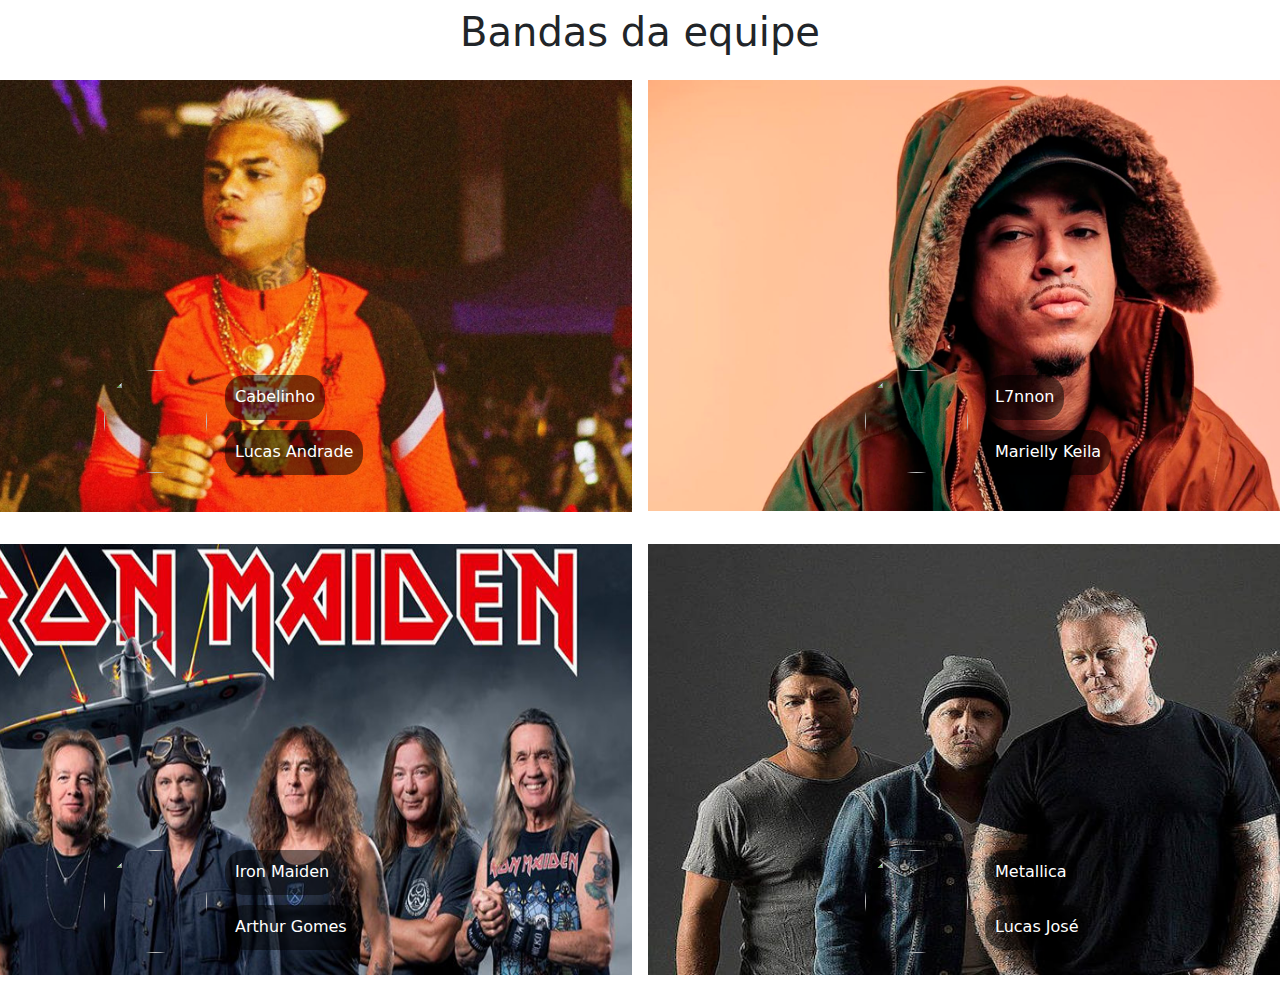
==== projetoBandas/pages/index.html @ bfc20ce3 "Add files via upload" ====
<!DOCTYPE html>
<html lang="pt-br">
<head>
    <meta charset="UTF-8">
    <meta http-equiv="X-UA-Compatible" content="IE=edge">
    <meta name="viewport" content="width=device-width, initial-scale=1.0">
    <title>Bandas</title>
    <link rel="stylesheet" href="../css/bootstrap.min.css">
    <link rel="stylesheet" href="../css/estilo.css">
</head>
<body>
    <div class="container">
    <nav class="navbar navbar-light">
        <h1 class="m-auto">Bandas da equipe</h1>
    </nav>

    <main>
        <section>
            <div class="d-flex flex-row justify-content-center p-2">
                <div class="flex-row p-2">
                    <div>
                        <a href=""><img src="../imgs/cabelinho.png" alt="" id="cabelinho"></a>
                        <img src="../imgs/17611399.jpg" alt="" id="aluno1">
                        <div class="desc1">
                            <p class="text-white">Cabelinho</p>
                        </div>
                        <div class="perfil1">
                            <p class="text-white">Lucas Andrade</p>
                        </div>
                    </div>
                </div>
                    <div class="flex-row p-2"> 
                        <div>
                            <a href=""><img src="../imgs/L7.jpg" id="l7" alt="" style="width: 750px; height: 431px; "></a>
                            <img src="../imgs/17611399.jpg" alt="" id="aluno2">
                            <div class="desc2">
                                <p class="text-white">L7nnon</p>
                            </div>
                            <div class="perfil2">
                                <p class="text-white">Marielly Keila</p>
                            </div>
                        </div>
                    </div>           
            </div>
        </section>
        
        <section>
            <div class="d-flex flex-row justify-content-center p-2">
                <div class="flex-row p-2"> 
                    <div>
                        <a href="iron-maiden.html"><img src="../imgs/iron-maiden-banda-2020-830x400.jpg" id="iron" alt="" style="width: 750px; height: 431px; "></a>
                        <img src="../imgs/17611399.jpg" alt="" id="aluno3">
                        <div class="desc3">
                            <p class="text-white">Iron Maiden</p>
                        </div>
                        <div class="perfil3">
                            <p class="text-white">Arthur Gomes</p>
                        </div>
                    </div>
                </div>

                <div class="flex-row p-2"> 
                    <a href=""><img src="../imgs/metallica.jpg" alt="" id="metallica" style="width: 750px; height: 431px; "></a>
                    <img src="../imgs/17611399.jpg" alt="" id="aluno4">
                    <div class="desc4">
                        <p class="text-white">Metallica</p>
                    </div>
                    <div class="perfil4">
                        <p class="text-white">Lucas José</p>
                    </div>
                </div> 
        </div>
        </section>
        

    </main>
        
</div>

    <script src="../js/bootstrap.min.js"></script>
</body>
</html>
---- projetoBandas/css/estilo.css ----
.quadrado{
    margin-top: 200px;
    text-align: center;
}
#aluno1{
    position: absolute;
    top: 370px;
    left: 104px;
    width: 103px;
    height: 103px;
    border-radius: 50%;
}
#aluno2{
    position: absolute;
    top: 370px;
    left: 865px;
    width: 103px;
    height: 103px;
    border-radius: 50%;
}
#aluno3{
    position: absolute;
    top: 850px;
    left: 104px;
    width: 103px;
    height: 103px;
    border-radius: 50%;
}
#aluno4{
    position: absolute;
    top: 850px;
    left: 865px;
    width: 103px;
    height: 103px;
    border-radius: 50%;
}

.desc1{
    background-color:#00000080 ;
    position: absolute;
    top: 375px;
    left: 225px;
    padding: 10px;
    height: 45px;
    border-radius: 20px;
}
.desc2{
    background-color:#00000080 ;
    position: absolute;
    top: 375px;
    left: 985px;
    padding: 10px;
    height: 45px;
    border-radius: 20px;
}
.desc3{
    background-color:#00000080 ;
    position: absolute;
    top: 850px;
    left: 225px;
    padding: 10px;
    height: 45px;
    border-radius: 20px;
}
.desc4{
    background-color:#00000080 ;
    position: absolute;
    top: 850px;
    left: 985px;
    padding: 10px;
    height: 45px;
    border-radius: 20px;
}

.perfil1{
    background-color:#00000080 ;
    position: absolute;
    top: 430px;
    left: 225px;
    padding: 10px;
    height: 45px;
    border-radius: 20px;
}
.perfil2{
    background-color:#00000080 ;
    position: absolute;
    top: 430px;
    left: 985px;
    padding: 10px;
    height: 45px;
    border-radius: 20px;
}
.perfil3{
    background-color:#00000080 ;
    position: absolute;
    top: 905px;
    left: 225px;
    padding: 10px;
    height: 45px;
    border-radius: 20px;
}
.perfil4{
    background-color:#00000080 ;
    position: absolute;
    top: 905px;
    left: 985px;
    padding: 10px;
    height: 45px;
    border-radius: 20px;
}
#cabelinho:hover{
    transition: .5s;
    border: 5px solid darkcyan;
    width: 750px;
    height: 431.99px;
}
#metallica:hover{
    transition: .5s;
    border: 5px solid darkcyan;
}
#iron:hover{
    transition: .5s;
    border: 5px solid darkcyan;
}
#l7:hover{
    transition: .5s;
    border: 5px solid darkcyan;
}
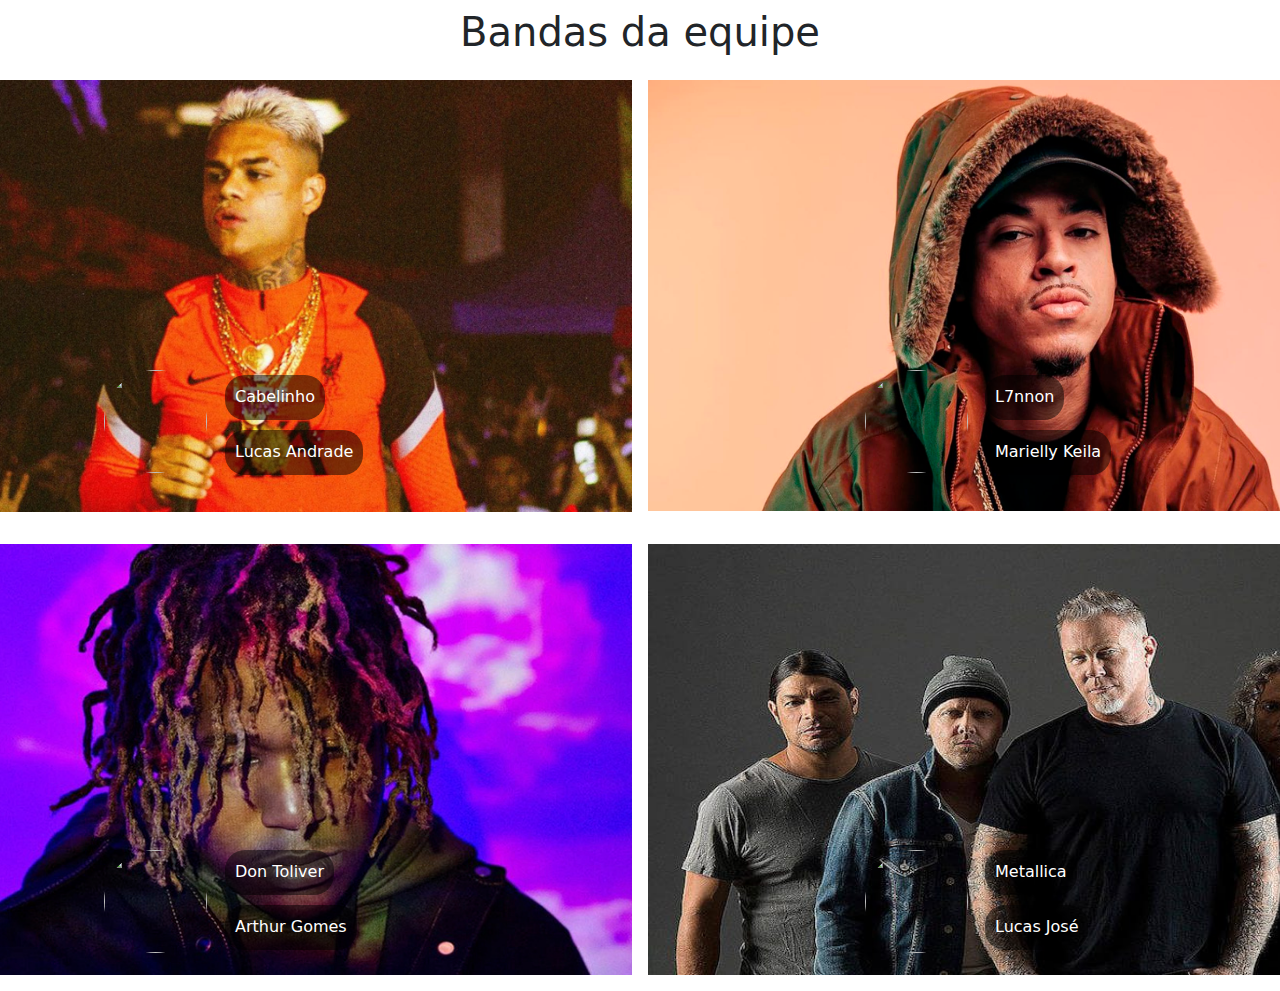
==== commit a928bdb9: "AGORA SIM" ====
--- a/projetoBandas/pages/index.html
+++ b/projetoBandas/pages/index.html
@@ -48,10 +48,10 @@
             <div class="d-flex flex-row justify-content-center p-2">
                 <div class="flex-row p-2"> 
                     <div>
-                        <a href="iron-maiden.html"><img src="../imgs/iron-maiden-banda-2020-830x400.jpg" id="iron" alt="" style="width: 750px; height: 431px; "></a>
+                        <a href="DonT.html"><img src="../imgs/don-toliver-1589975853.6338751.jpg" id="iron" alt="" style="width: 750px; height: 431px; "></a>
                         <img src="../imgs/17611399.jpg" alt="" id="aluno3">
                         <div class="desc3">
-                            <p class="text-white">Iron Maiden</p>
+                            <p class="text-white">Don Toliver</p>
                         </div>
                         <div class="perfil3">
                             <p class="text-white">Arthur Gomes</p>
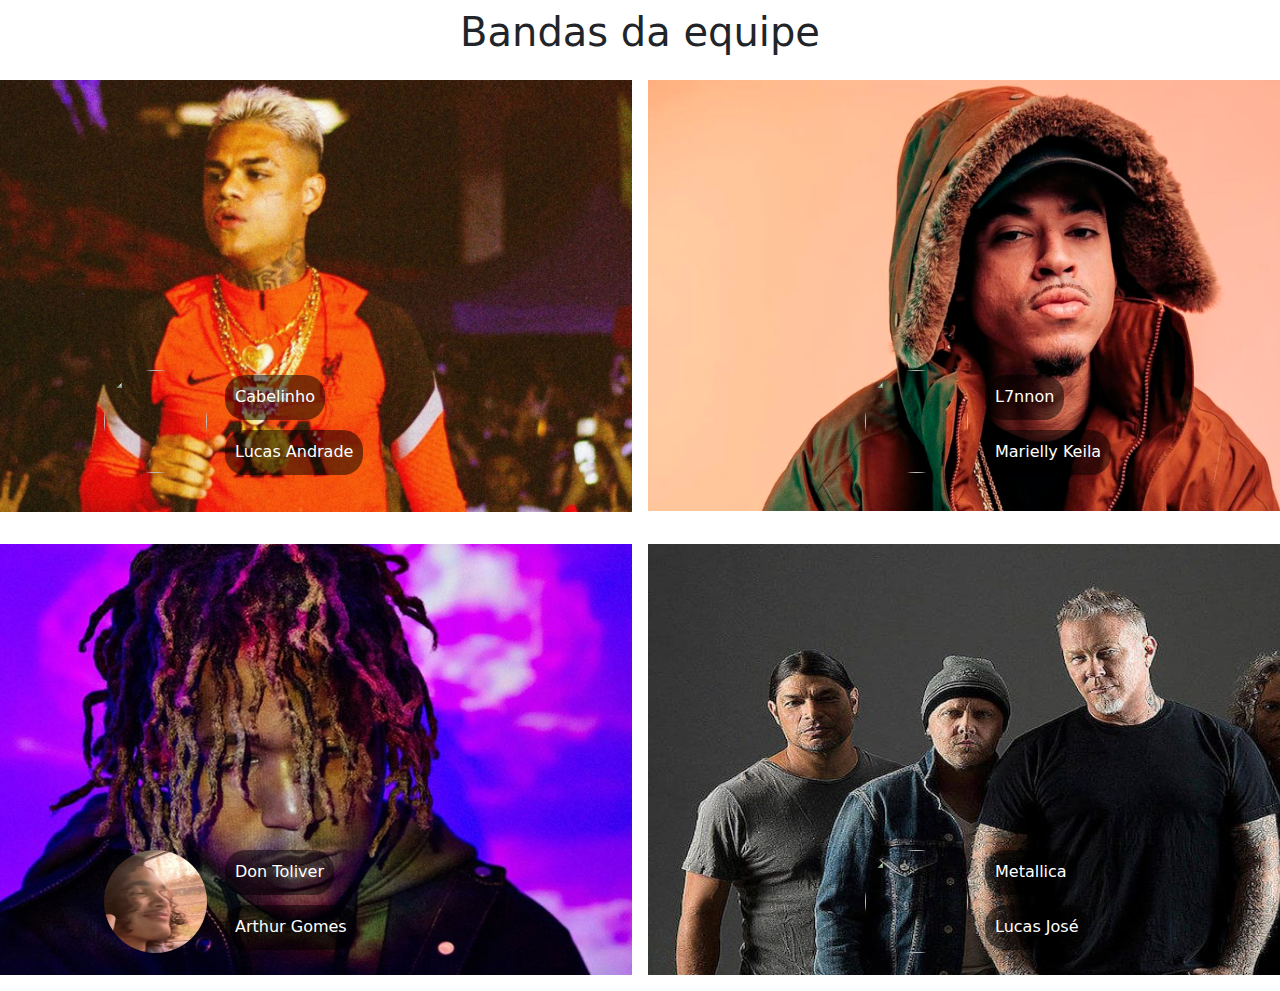
==== commit cbf6f109: "pronto" ====
--- a/projetoBandas/pages/index.html
+++ b/projetoBandas/pages/index.html
@@ -7,6 +7,7 @@
     <title>Bandas</title>
     <link rel="stylesheet" href="../css/bootstrap.min.css">
     <link rel="stylesheet" href="../css/estilo.css">
+    <link rel="stylesheet" href="../css/Iron.css">
 </head>
 <body>
     <div class="container">
@@ -19,8 +20,8 @@
             <div class="d-flex flex-row justify-content-center p-2">
                 <div class="flex-row p-2">
                     <div>
-                        <a href=""><img src="../imgs/cabelinho.png" alt="" id="cabelinho"></a>
-                        <img src="../imgs/17611399.jpg" alt="" id="aluno1">
+                        <a href="indexL.html"><img src="../imgs arthur/cabelinho.png" alt="" id="cabelinho"></a>
+                        <img src="../imgs arthur/17611399.jpg" alt="" id="aluno1">
                         <div class="desc1">
                             <p class="text-white">Cabelinho</p>
                         </div>
@@ -31,8 +32,8 @@
                 </div>
                     <div class="flex-row p-2"> 
                         <div>
-                            <a href=""><img src="../imgs/L7.jpg" id="l7" alt="" style="width: 750px; height: 431px; "></a>
-                            <img src="../imgs/17611399.jpg" alt="" id="aluno2">
+                            <a href="indexMarielly.html"><img src="../imgs arthur/L7.jpg" id="l7" alt="" style="width: 750px; height: 431px; "></a>
+                            <img src="../imgs arthur/17611399.jpg" alt="" id="aluno2">
                             <div class="desc2">
                                 <p class="text-white">L7nnon</p>
                             </div>
@@ -48,8 +49,8 @@
             <div class="d-flex flex-row justify-content-center p-2">
                 <div class="flex-row p-2"> 
                     <div>
-                        <a href="DonT.html"><img src="../imgs/don-toliver-1589975853.6338751.jpg" id="iron" alt="" style="width: 750px; height: 431px; "></a>
-                        <img src="../imgs/17611399.jpg" alt="" id="aluno3">
+                        <a href="DonT.html"><img src="../imgs arthur/don-toliver-1589975853.6338751.jpg" id="iron" alt="" style="width: 750px; height: 431px; "></a>
+                        <img src="../imgs arthur/arthur.png" alt="" id="aluno3">
                         <div class="desc3">
                             <p class="text-white">Don Toliver</p>
                         </div>
@@ -60,8 +61,8 @@
                 </div>
 
                 <div class="flex-row p-2"> 
-                    <a href=""><img src="../imgs/metallica.jpg" alt="" id="metallica" style="width: 750px; height: 431px; "></a>
-                    <img src="../imgs/17611399.jpg" alt="" id="aluno4">
+                    <a href=""><img src="../imgs arthur/metallica.jpg" alt="" id="metallica" style="width: 750px; height: 431px; "></a>
+                    <img src="../imgs arthur/17611399.jpg" alt="" id="aluno4">
                     <div class="desc4">
                         <p class="text-white">Metallica</p>
                     </div>
--- a/projetoBandas/css/Iron.css
+++ b/projetoBandas/css/Iron.css
@@ -0,0 +1,8 @@
+
+.video1{
+    height: 315px;
+    width: 420px;
+}
+#coracao path:active{
+    fill: red;
+}